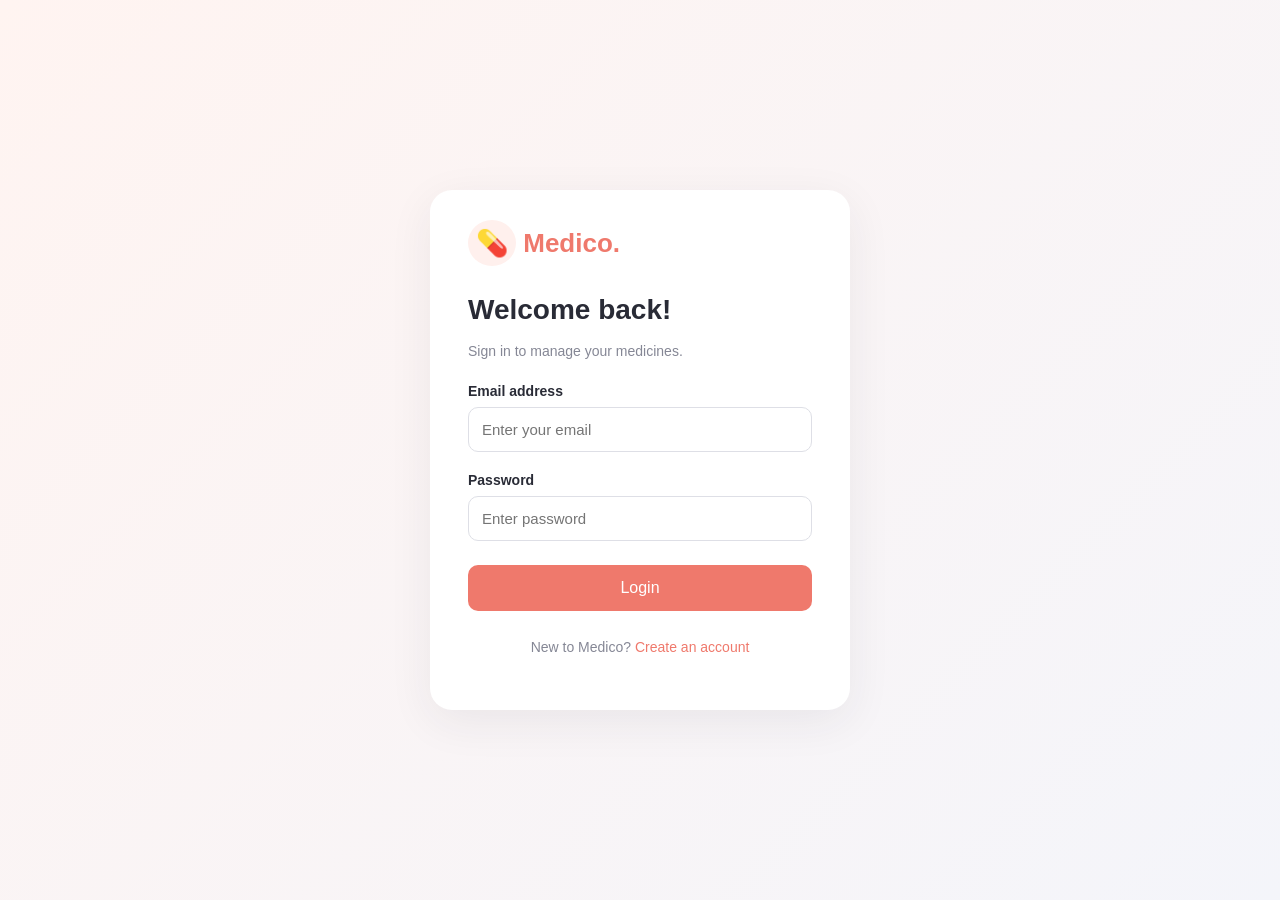
==== index.html @ 90ef837f "Initial frontend commit" ====
<!DOCTYPE html>
<html lang="en">
<head>
    <meta charset="UTF-8">
    <meta name="viewport" content="width=device-width, initial-scale=1.0">
    <title>Medico | Login</title>
    <link rel="stylesheet" href="css/style.css">
</head>
<body class="auth-page">
    <div class="auth-card">
        <div class="brand"><span>💊</span> Medico.</div>
        <h1>Welcome back!</h1>
        <p class="subtitle">Sign in to manage your medicines.</p>

        <form id="loginForm">
            <label>Email address</label>
            <input type="email" id="email" placeholder="Enter your email" required>

            <label>Password</label>
            <input type="password" id="password" placeholder="Enter password" required>

            <button type="submit" id="loginBtn">Login</button>
            <p id="message" role="status"></p>
        </form>

        <p class="switch">New to Medico?
            <a href="register.html">Create an account</a>
        </p>
    </div>
    <script src="js/app.js"></script>
</body>
</html>
---- css/style.css ----
* {
    box-sizing: border-box;
}

body {
    margin: 0;
    font-family: Arial, sans-serif;
    color: #292b36;
}

.auth-page {
    min-height: 100vh;
    display: flex;
    justify-content: center;
    align-items: center;
    padding: 24px;
    background: linear-gradient(135deg, #fff4f1, #f4f5fa);
}

.auth-card {
    background: white;
    width: 100%;
    max-width: 420px;
    padding: 38px;
    border-radius: 22px;
    box-shadow: 0 12px 45px #25243b12;
}

.brand {
    color: #ef796c;
    font-size: 26px;
    font-weight: bold;
    margin-bottom: 35px;
}

.brand span {
    background: #fff0ed;
    border-radius: 50%;
    padding: 8px;
}

h1 {
    font-size: 28px;
    margin-bottom: 8px;
}

.subtitle, .switch {
    color: #858795;
    font-size: 14px;
    line-height: 1.6;
}

label {
    display: block;
    margin: 20px 0 8px;
    font-size: 14px;
    font-weight: 600;
}

input {
    width: 100%;
    padding: 13px;
    border: 1px solid #dedfe6;
    border-radius: 10px;
    font-size: 15px;
    outline-color: #ef796c;
}

button {
    width: 100%;
    border: 0;
    padding: 14px;
    margin-top: 24px;
    background: #ef796c;
    color: white;
    border-radius: 10px;
    cursor: pointer;
    font-size: 16px;
}

button:hover {
    background: #e7685b;
}

a {
    color: #ef796c;
    text-decoration: none;
}

.switch {
    text-align: center;
    margin-top: 25px;
}

#message {
    font-size: 14px;
}
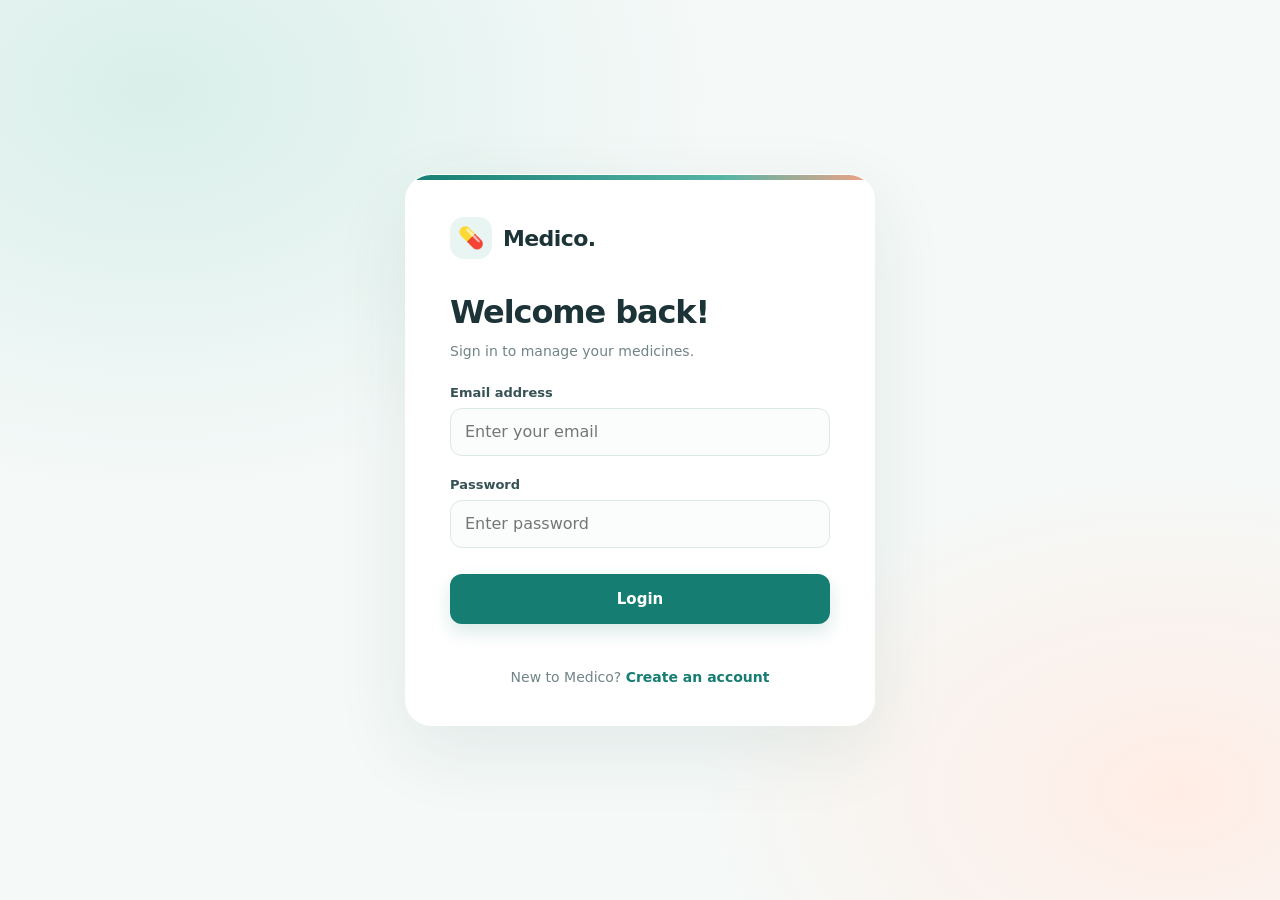
==== commit 8d0a766f: "Refresh frontend interface styling Apply a cohesive responsive design across authentication, dashboa" ====
--- a/index.html
+++ b/index.html
@@ -14,11 +14,11 @@
         <p class="subtitle">Sign in to manage your medicines.</p>
 
         <form id="loginForm">
-            <label>Email address</label>
-            <input type="email" id="email" placeholder="Enter your email" required>
+            <label for="email">Email address</label>
+            <input type="email" id="email" autocomplete="email" placeholder="Enter your email" required>
 
-            <label>Password</label>
-            <input type="password" id="password" placeholder="Enter password" required>
+            <label for="password">Password</label>
+            <input type="password" id="password" autocomplete="current-password" placeholder="Enter password" required>
 
             <button type="submit" id="loginBtn">Login</button>
             <p id="message" role="status"></p>
@@ -28,6 +28,7 @@
             <a href="register.html">Create an account</a>
         </p>
     </div>
+    <script src="js/config.js"></script>
     <script src="js/app.js"></script>
 </body>
 </html>
--- a/css/style.css
+++ b/css/style.css
@@ -1,3 +1,16 @@
+:root {
+    color-scheme: light;
+    --ink: #1c3437;
+    --muted: #718487;
+    --primary: #157d72;
+    --primary-dark: #11675f;
+    --primary-soft: #e8f5f2;
+    --coral: #ef866f;
+    --surface: #ffffff;
+    --canvas: #f3f8f7;
+    --line: #e4edeb;
+    --shadow: 0 18px 55px #173b3510;
+}
 
 * {
     box-sizing: border-box;
@@ -5,94 +18,666 @@
 
 body {
     margin: 0;
-    font-family: Arial, sans-serif;
-    color: #292b36;
-}
-
+    font-family: Inter, ui-sans-serif, system-ui, -apple-system, BlinkMacSystemFont, "Segoe UI", sans-serif;
+    color: var(--ink);
+    background: var(--canvas);
+}
+
+h1, h2, h3, p {
+    margin-top: 0;
+}
+
+a {
+    color: var(--primary);
+    text-decoration: none;
+}
+
+a:hover {
+    color: var(--primary-dark);
+}
+
+button,
+input,
+select,
+textarea {
+    font: inherit;
+}
+
+button {
+    border: 0;
+    cursor: pointer;
+}
+
+button:disabled {
+    opacity: .6;
+    cursor: not-allowed;
+}
+
+input,
+select,
+textarea {
+    width: 100%;
+    min-height: 48px;
+    padding: 12px 14px;
+    color: var(--ink);
+    background: #fbfdfc;
+    border: 1px solid #dce8e5;
+    border-radius: 12px;
+    outline: none;
+    transition: border-color .18s ease, box-shadow .18s ease, background .18s ease;
+}
+
+input:focus,
+select:focus,
+textarea:focus {
+    background: white;
+    border-color: #60afa3;
+    box-shadow: 0 0 0 4px #157d7218;
+}
+
+label {
+    display: block;
+    margin: 18px 0 8px;
+    color: #375255;
+    font-size: 13px;
+    font-weight: 650;
+}
+
+/* Sign-in and registration */
 .auth-page {
+    display: grid;
     min-height: 100vh;
-    display: flex;
+    place-items: center;
+    padding: 36px 20px;
+    background:
+        radial-gradient(ellipse at 12% 10%, #d9efea 0, transparent 35%),
+        radial-gradient(ellipse at 92% 88%, #ffede5 0, transparent 29%),
+        #f5f9f8;
+}
+
+.auth-card {
+    position: relative;
+    width: min(100%, 470px);
+    padding: 42px 44px 36px;
+    overflow: hidden;
+    background: var(--surface);
+    border: 1px solid #ffffff;
+    border-radius: 26px;
+    box-shadow: 0 24px 75px #1d4b4217;
+}
+
+.auth-card::before {
+    position: absolute;
+    inset: 0 0 auto;
+    height: 5px;
+    background: linear-gradient(90deg, var(--primary), #55b5a5 68%, #f5a184);
+    content: "";
+}
+
+.brand {
+    display: flex;
+    align-items: center;
+    gap: 11px;
+    margin-bottom: 34px;
+    color: var(--ink);
+    font-size: 22px;
+    font-weight: 750;
+    letter-spacing: -.6px;
+}
+
+.brand span {
+    display: grid;
+    width: 42px;
+    height: 42px;
+    place-items: center;
+    background: var(--primary-soft);
+    border-radius: 14px;
+    font-size: 21px;
+}
+
+.auth-card h1 {
+    margin-bottom: 9px;
+    font-size: clamp(27px, 6vw, 32px);
+    letter-spacing: -1.1px;
+}
+
+.subtitle,
+.switch {
+    color: var(--muted);
+    font-size: 14px;
+    line-height: 1.65;
+}
+
+.auth-card form label {
+    margin-top: 21px;
+}
+
+.auth-card form button {
+    width: 100%;
+    min-height: 50px;
+    margin-top: 26px;
+    color: white;
+    background: var(--primary);
+    border-radius: 12px;
+    font-size: 15px;
+    font-weight: 700;
+    box-shadow: 0 8px 18px #157d7229;
+    transition: background .18s ease, transform .18s ease;
+}
+
+.auth-card form button:hover {
+    background: var(--primary-dark);
+    transform: translateY(-1px);
+}
+
+.switch {
+    margin: 24px 0 0;
+    text-align: center;
+}
+
+.switch a {
+    font-weight: 700;
+}
+
+#message {
+    min-height: 18px;
+    font-size: 13px;
+    line-height: 1.5;
+}
+
+/* Dashboard */
+.dashboard-page {
+    min-height: 100vh;
+    background: var(--canvas);
+}
+
+.app {
+    display: flex;
+    min-height: 100vh;
+}
+
+.sidebar {
+    position: sticky;
+    top: 0;
+    display: flex;
+    width: 252px;
+    height: 100vh;
+    flex: 0 0 252px;
+    flex-direction: column;
+    padding: 30px 18px;
+    background: white;
+    border-right: 1px solid var(--line);
+}
+
+.sidebar .brand {
+    margin: 1px 9px 44px;
+}
+
+.nav-link {
+    display: block;
+    margin: 4px 0;
+    padding: 13px 14px;
+    color: #718487;
+    border-radius: 12px;
+    cursor: pointer;
+    font-size: 14px;
+    font-weight: 600;
+    transition: color .18s ease, background .18s ease;
+}
+
+.nav-link.active,
+.nav-link:hover {
+    color: var(--primary);
+    background: var(--primary-soft);
+}
+
+#logoutBtn {
+    margin-top: auto;
+}
+
+.main {
+    width: min(100%, 1280px);
+    min-width: 0;
+    margin: 0 auto;
+    padding: 38px clamp(22px, 4vw, 58px);
+}
+
+.topbar {
+    display: flex;
+    justify-content: space-between;
+    align-items: center;
+    gap: 18px;
+    margin-bottom: 30px;
+}
+
+.topbar h1 {
+    margin-bottom: 7px;
+    font-size: clamp(25px, 3vw, 32px);
+    letter-spacing: -1px;
+}
+
+.welcome {
+    color: var(--muted);
+    line-height: 1.6;
+}
+
+.topbar > span {
+    padding: 11px 16px;
+    color: var(--primary-dark);
+    background: var(--primary-soft);
+    border-radius: 999px;
+    font-size: 14px;
+    font-weight: 700;
+    white-space: nowrap;
+}
+
+.stats {
+    display: grid;
+    grid-template-columns: repeat(3, minmax(0, 1fr));
+    gap: 17px;
+    margin-bottom: 24px;
+}
+
+.panel,
+.stat {
+    padding: 24px;
+    background: var(--surface);
+    border: 1px solid #eaf0ee;
+    border-radius: 18px;
+    box-shadow: var(--shadow);
+}
+
+.stat {
+    position: relative;
+    overflow: hidden;
+}
+
+.stat::after {
+    position: absolute;
+    top: 0;
+    right: 0;
+    width: 5px;
+    height: 100%;
+    background: #8dc8bd;
+    content: "";
+}
+
+.stat:nth-child(2)::after { background: #f1a087; }
+.stat:nth-child(3)::after { background: #a8b9df; }
+
+.stat h3 {
+    margin: 0 0 14px;
+    color: var(--muted);
+    font-size: 13px;
+    font-weight: 650;
+}
+
+.stat strong {
+    color: var(--ink);
+    font-size: 34px;
+    letter-spacing: -1px;
+}
+
+.section-title {
+    display: flex;
+    justify-content: space-between;
+    align-items: center;
+    gap: 16px;
+    flex-wrap: wrap;
+}
+
+.section-title h2,
+.panel h2 {
+    margin-bottom: 7px;
+    font-size: 20px;
+    letter-spacing: -.4px;
+}
+
+.section-title p {
+    margin-bottom: 0;
+    font-size: 14px;
+}
+
+.primary,
+.secondary,
+.danger {
+    width: auto;
+    min-height: 43px;
+    margin: 0;
+    padding: 10px 16px;
+    color: white;
+    background: var(--primary);
+    border-radius: 11px;
+    font-size: 14px;
+    font-weight: 700;
+    transition: background .18s ease, transform .18s ease;
+}
+
+.primary:hover {
+    background: var(--primary-dark);
+    transform: translateY(-1px);
+}
+
+.medicine-list {
+    display: grid;
+    gap: 12px;
+    margin-top: 23px;
+}
+
+.dashboard-page .medicine {
+    display: flex;
+    justify-content: space-between;
+    align-items: center;
+    gap: 12px;
+    flex-wrap: wrap;
+    padding: 17px 18px;
+    border: 1px solid var(--line);
+    border-radius: 14px;
+    transition: border-color .18s ease, box-shadow .18s ease;
+}
+
+.dashboard-page .medicine:hover {
+    border-color: #c1ded8;
+    box-shadow: 0 6px 20px #1d4b420a;
+}
+
+.dashboard-page .medicine p {
+    margin: 7px 0;
+    color: var(--muted);
+    font-size: 14px;
+}
+
+.actions {
+    display: flex;
+    gap: 8px;
+}
+
+.small-btn {
+    width: auto;
+    min-height: 36px;
+    margin: 0;
+    padding: 8px 12px;
+    border-radius: 9px;
+    font-size: 13px;
+}
+
+.secondary {
+    color: #46615f;
+    background: #edf3f1;
+}
+
+.secondary:hover { background: #e1ebe8; }
+
+.danger {
+    color: #ad5144;
+    background: #fff0ec;
+}
+
+.danger:hover { background: #ffe3dc; }
+
+.empty {
+    padding: 28px;
+    color: var(--muted);
+    text-align: center;
+}
+
+.modal {
+    position: fixed;
+    z-index: 10;
+    inset: 0;
+    display: none;
     justify-content: center;
     align-items: center;
-    padding: 24px;
-    background: linear-gradient(135deg, #fff4f1, #f4f5fa);
-}
-
-.auth-card {
+    padding: 20px;
+    background: #173b35a6;
+    backdrop-filter: blur(4px);
+}
+
+.modal.open { display: flex; }
+
+.modal-content {
+    width: min(100%, 500px);
+    max-height: 90vh;
+    overflow-y: auto;
+    padding: 28px;
     background: white;
-    width: 100%;
-    max-width: 420px;
-    padding: 38px;
-    border-radius: 22px;
-    box-shadow: 0 12px 45px #25243b12;
-}
-
-.brand {
-    color: #ef796c;
-    font-size: 26px;
-    font-weight: bold;
-    margin-bottom: 35px;
-}
-
-.brand span {
-    background: #fff0ed;
-    border-radius: 50%;
-    padding: 8px;
-}
-
-h1 {
-    font-size: 28px;
+    border: 1px solid #ffffff80;
+    border-radius: 20px;
+    box-shadow: 0 25px 80px #102d2b40;
+}
+
+.modal-content h2 { margin-bottom: 18px; }
+.modal-content label { margin: 13px 0 7px; }
+.modal-content input,
+.modal-content select,
+.modal-content textarea { margin-bottom: 4px; }
+
+.modal-actions {
+    display: flex;
+    gap: 10px;
+    margin-top: 18px;
+}
+
+.modal-actions button { flex: 1; }
+
+.notice {
+    margin: 0 0 18px;
+    color: var(--primary-dark);
+}
+
+.reminder-buttons {
+    display: flex;
+    gap: 10px;
+    flex-wrap: wrap;
+    margin-top: 16px;
+}
+
+.sound-option {
+    display: flex;
+    align-items: center;
+    gap: 10px;
+    margin-top: 18px;
+    color: #46615f;
+    font-size: 14px;
+}
+
+.sound-option input {
+    width: 17px;
+    min-height: 17px;
+    accent-color: var(--primary);
+}
+
+#reminderPanel { margin-top: 22px; }
+#reminderPanel > p { color: var(--muted); line-height: 1.6; }
+
+/* Medicine management */
+.medicines-page {
+    min-height: 100vh;
+    background: var(--canvas);
+}
+
+.medicines-header {
+    padding: 22px max(22px, calc((100% - 1080px) / 2));
+    color: white;
+    background: linear-gradient(115deg, #145c58, #19877b);
+    box-shadow: 0 8px 24px #124b4426;
+}
+
+.medicines-header h2 {
+    margin: 0 0 14px;
+    font-size: 20px;
+    letter-spacing: -.3px;
+}
+
+.medicines-header nav {
+    display: flex;
+    flex-wrap: wrap;
+    gap: 8px;
+}
+
+.medicines-header nav a {
+    padding: 8px 12px;
+    color: #e2f4f0;
+    border-radius: 9px;
+    font-size: 14px;
+    font-weight: 600;
+}
+
+.medicines-header nav a:hover {
+    color: white;
+    background: #ffffff1c;
+}
+
+.medicines-page main {
+    width: min(100% - 40px, 1040px);
+    margin: 34px auto;
+}
+
+.medicines-page main > h1 {
     margin-bottom: 8px;
-}
-
-.subtitle, .switch {
-    color: #858795;
-    font-size: 14px;
-    line-height: 1.6;
-}
-
-label {
-    display: block;
-    margin: 20px 0 8px;
-    font-size: 14px;
-    font-weight: 600;
-}
-
-input {
-    width: 100%;
-    padding: 13px;
-    border: 1px solid #dedfe6;
-    border-radius: 10px;
-    font-size: 15px;
-    outline-color: #ef796c;
-}
-
-button {
-    width: 100%;
-    border: 0;
-    padding: 14px;
-    margin-top: 24px;
-    background: #ef796c;
+    font-size: clamp(26px, 4vw, 34px);
+    letter-spacing: -1px;
+}
+
+.medicines-page main > p {
+    margin-bottom: 25px;
+    color: var(--muted);
+}
+
+.medicines-page .panel {
+    margin-bottom: 20px;
+}
+
+.medicines-page .panel h2 {
+    margin-bottom: 18px;
+}
+
+.form-grid,
+.dose-times {
+    display: grid;
+    grid-template-columns: repeat(2, minmax(0, 1fr));
+    gap: 4px 18px;
+}
+
+.field,
+.dose-field {
+    display: flex;
+    flex-direction: column;
+    gap: 0;
+}
+
+.field label,
+.dose-field label { margin-top: 14px; }
+
+.medicines-page .panel form > h3 {
+    margin: 24px 0 6px;
+    font-size: 16px;
+}
+
+.medicines-page .panel form > p:not(#message) {
+    color: var(--muted);
+    font-size: 14px;
+}
+
+.form-actions { margin-top: 20px; }
+
+.medicines-page .form-actions button,
+.secondary-button {
+    width: auto;
+    min-height: 44px;
+    margin: 0;
+    padding: 10px 18px;
     color: white;
-    border-radius: 10px;
-    cursor: pointer;
-    font-size: 16px;
-}
-
-button:hover {
-    background: #e7685b;
-}
-
-a {
-    color: #ef796c;
-    text-decoration: none;
-}
-
-.switch {
-    text-align: center;
-    margin-top: 25px;
-}
-
-#message {
-    font-size: 14px;
-}
+    background: var(--primary);
+    border-radius: 11px;
+    font-weight: 700;
+}
+
+.medicines-page .form-actions button:hover,
+.secondary-button:hover { background: var(--primary-dark); }
+
+.secondary-button {
+    margin-top: 16px;
+    color: #46615f;
+    background: #edf3f1;
+}
+
+.medicine {
+    padding: 18px 0;
+    border-bottom: 1px solid var(--line);
+}
+
+.medicine:last-child { border-bottom: 0; }
+.medicine h3 { margin-bottom: 10px; }
+.medicine p { margin: 7px 0; color: #667a7c; font-size: 14px; }
+.status { font-weight: 700; }
+.status-active { color: #16834a !important; }
+.status-completed { color: #64748b !important; }
+.status-deleted { color: #b42318 !important; }
+
+#message { overflow-wrap: anywhere; }
+
+@media (max-width: 800px) {
+    .sidebar {
+        width: 205px;
+        flex-basis: 205px;
+        padding: 24px 13px;
+    }
+
+    .main { padding: 28px 22px; }
+    .stats { gap: 12px; }
+    .stat { padding: 19px; }
+}
+
+@media (max-width: 620px) {
+    .auth-page { padding: 18px 14px; }
+    .auth-card { padding: 34px 25px 28px; border-radius: 22px; }
+
+    .app { display: block; }
+
+    .sidebar {
+        position: static;
+        display: block;
+        width: 100%;
+        height: auto;
+        padding: 12px 14px;
+        border-right: 0;
+        border-bottom: 1px solid var(--line);
+    }
+
+    .sidebar .brand { margin: 4px 8px 12px; }
+
+    .sidebar .nav-link {
+        display: inline-block;
+        margin: 2px;
+        padding: 9px 10px;
+        font-size: 12px;
+    }
+
+    #logoutBtn { margin-top: 2px; }
+    .main { padding: 24px 16px; }
+    .topbar { align-items: flex-start; margin-bottom: 22px; }
+    .topbar > span { padding: 9px 11px; font-size: 12px; }
+    .stats { grid-template-columns: 1fr; }
+    .stat { padding: 18px 20px; }
+    .stat h3 { margin-bottom: 8px; }
+    .stat strong { font-size: 30px; }
+    .panel { padding: 19px; }
+    .section-title { align-items: flex-start; }
+    .reminder-buttons button { width: 100%; }
+
+    .medicines-header { padding: 18px 20px; }
+    .medicines-page main { width: min(100% - 28px, 1040px); margin: 25px auto; }
+    .form-grid,
+    .dose-times { grid-template-columns: 1fr; }
+    .medicines-page .panel { padding: 19px; }
+}
+
+@media (prefers-reduced-motion: reduce) {
+    *,
+    *::before,
+    *::after {
+        scroll-behavior: auto !important;
+        transition-duration: .01ms !important;
+    }
+}
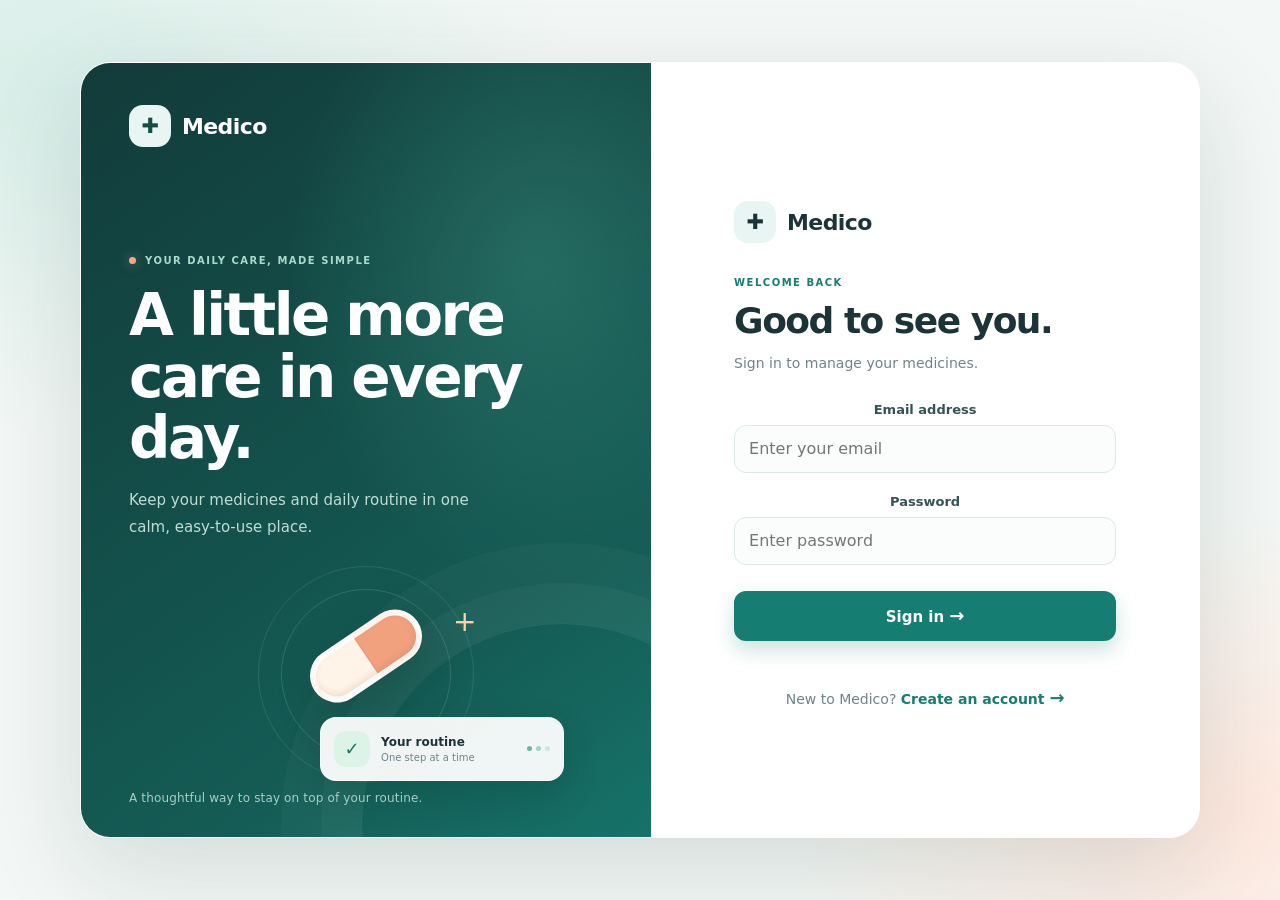
==== commit 5ad805a9: "Enhance Medico welcome and sign-in experience Introduce a distinctive responsive welcome panel and r" ====
--- a/index.html
+++ b/index.html
@@ -8,26 +8,48 @@
     <link rel="stylesheet" href="css/style.css">
 </head>
 <body class="auth-page">
-    <div class="auth-card">
-        <div class="brand"><span>💊</span> Medico.</div>
-        <h1>Welcome back!</h1>
-        <p class="subtitle">Sign in to manage your medicines.</p>
+    <main class="auth-shell">
+        <section class="auth-story" aria-label="About Medico">
+            <div class="brand brand-light"><span>✚</span> Medico</div>
+            <div class="story-copy">
+                <p class="eyebrow"><span></span> YOUR DAILY CARE, MADE SIMPLE</p>
+                <h2>A little more care in every day.</h2>
+                <p class="story-description">Keep your medicines and daily routine in one calm, easy-to-use place.</p>
+            </div>
+            <div class="care-visual" aria-hidden="true">
+                <div class="visual-orbit orbit-one"></div>
+                <div class="visual-orbit orbit-two"></div>
+                <div class="visual-plus">+</div>
+                <div class="pill-art"><span></span></div>
+                <div class="schedule-card">
+                    <span class="schedule-icon">✓</span>
+                    <span><strong>Your routine</strong><small>One step at a time</small></span>
+                    <span class="schedule-dots"><i></i><i></i><i></i></span>
+                </div>
+            </div>
+            <p class="story-footnote">A thoughtful way to stay on top of your routine.</p>
+        </section>
 
-        <form id="loginForm">
-            <label for="email">Email address</label>
-            <input type="email" id="email" autocomplete="email" placeholder="Enter your email" required>
+        <section class="auth-card" aria-labelledby="authTitle">
+            <div class="auth-mobile-brand brand"><span>✚</span> Medico</div>
+            <p class="form-kicker">WELCOME BACK</p>
+            <h1 id="authTitle">Good to see you.</h1>
+            <p class="subtitle">Sign in to manage your medicines.</p>
 
-            <label for="password">Password</label>
-            <input type="password" id="password" autocomplete="current-password" placeholder="Enter password" required>
+            <form id="loginForm">
+                <label for="email">Email address</label>
+                <input type="email" id="email" autocomplete="email" placeholder="Enter your email" required>
 
-            <button type="submit" id="loginBtn">Login</button>
-            <p id="message" role="status"></p>
-        </form>
+                <label for="password">Password</label>
+                <input type="password" id="password" autocomplete="current-password" placeholder="Enter password" required>
 
-        <p class="switch">New to Medico?
-            <a href="register.html">Create an account</a>
-        </p>
-    </div>
+                <button type="submit" id="loginBtn">Sign in <span aria-hidden="true">→</span></button>
+                <p id="message" role="status"></p>
+            </form>
+
+            <p class="switch">New to Medico? <a href="register.html">Create an account <span aria-hidden="true">→</span></a></p>
+        </section>
+    </main>
     <script src="js/config.js"></script>
     <script src="js/app.js"></script>
 </body>
--- a/css/style.css
+++ b/css/style.css
@@ -76,7 +76,10 @@
 }
 
 label {
-    display: block;
+    display: flex;
+    justify-content: center;
+    align-items: center;
+    gap: 10px;
     margin: 18px 0 8px;
     color: #375255;
     font-size: 13px;
@@ -85,33 +88,264 @@
 
 /* Sign-in and registration */
 .auth-page {
+    display: flex;
+    justify-content: center;
+    align-items: center;
+    min-height: 100vh;
+    padding: 34px;
+    background:
+        radial-gradient(ellipse at 4% 10%, #d8eee8 0, transparent 30%),
+        radial-gradient(ellipse at 96% 90%, #ffe9df 0, transparent 26%),
+        #f3f7f5;
+}
+
+.auth-shell {
     display: grid;
-    min-height: 100vh;
+    grid-template-columns: minmax(0, 1.02fr) minmax(390px, .98fr);
+    width: min(100%, 1120px);
+    min-height: 680px;
+    overflow: hidden;
+    background: white;
+    border: 1px solid #ffffff;
+    border-radius: 30px;
+    box-shadow: 0 32px 100px #173b3524;
+}
+
+.auth-story {
+    position: relative;
+    display: flex;
+    min-height: 100%;
+    flex-direction: column;
+    padding: 42px 48px 32px;
+    overflow: hidden;
+    color: #f4fbf8;
+    background:
+        radial-gradient(ellipse at 80% 26%, #3c92826b 0, transparent 39%),
+        linear-gradient(145deg, #123b3a, #145b54 72%, #167268);
+}
+
+.auth-story::after {
+    position: absolute;
+    right: -112px;
+    bottom: -188px;
+    width: 400px;
+    height: 400px;
+    border: 1px solid #ffffff16;
+    border-radius: 50%;
+    box-shadow: 0 0 0 40px #ffffff08, 0 0 0 80px #ffffff06;
+    content: "";
+}
+
+.brand-light {
+    z-index: 1;
+    margin-bottom: 0;
+    color: white;
+}
+
+.auth-story .brand {
+    color: white;
+}
+
+.brand-light span {
+    color: #164c46;
+    background: #c3f0dc;
+}
+
+.story-copy {
+    position: relative;
+    z-index: 1;
+    max-width: 440px;
+    margin-top: 74px;
+}
+
+.eyebrow,
+.form-kicker {
+    display: flex;
+    align-items: center;
+    gap: 9px;
+    margin-bottom: 19px;
+    color: #abd9cc;
+    font-size: 10px;
+    font-weight: 800;
+    letter-spacing: 1.5px;
+}
+
+.eyebrow span {
+    width: 7px;
+    height: 7px;
+    background: #f2aa83;
+    border-radius: 50%;
+    box-shadow: 0 0 12px #f2aa8380;
+}
+
+.story-copy h2 {
+    max-width: 410px;
+    margin-bottom: 17px;
+    color: #fff;
+    font-size: clamp(38px, 5vw, 58px);
+    font-weight: 650;
+    letter-spacing: -2.6px;
+    line-height: 1.06;
+}
+
+.story-description {
+    max-width: 365px;
+    margin-bottom: 0;
+    color: #c1dcd5;
+    font-size: 15px;
+    line-height: 1.8;
+}
+
+.care-visual {
+    position: relative;
+    z-index: 1;
+    width: 100%;
+    max-width: 420px;
+    height: 228px;
+    margin: 22px auto 0;
+}
+
+.visual-orbit {
+    position: absolute;
+    top: 3px;
+    left: 50%;
+    width: 216px;
+    height: 216px;
+    border: 1px solid #c9eee21f;
+    border-radius: 50%;
+    transform: translateX(-50%);
+}
+
+.orbit-two {
+    top: 26px;
+    width: 170px;
+    height: 170px;
+    border-color: #c9eee229;
+}
+
+.visual-plus {
+    position: absolute;
+    top: 42px;
+    left: calc(50% + 87px);
+    color: #ffd2a4;
+    font-size: 28px;
+    font-weight: 300;
+}
+
+.pill-art {
+    position: absolute;
+    top: 66px;
+    left: 50%;
+    width: 124px;
+    height: 54px;
+    overflow: hidden;
+    background: linear-gradient(90deg, #fff4e7 0 50%, #f1a17e 50%);
+    border: 6px solid #ffffffde;
+    border-radius: 40px;
+    box-shadow: 0 18px 45px #092e2b50, inset 0 -3px 6px #a34d3a24;
+    transform: translateX(-50%) rotate(-34deg);
+}
+
+.pill-art span {
+    position: absolute;
+    top: -4px;
+    bottom: -4px;
+    left: 50%;
+    width: 1px;
+    background: #d4876e80;
+}
+
+.schedule-card {
+    position: absolute;
+    right: 12px;
+    bottom: 10px;
+    display: flex;
+    align-items: center;
+    gap: 11px;
+    min-width: 244px;
+    padding: 13px;
+    color: var(--ink);
+    background: #ffffffef;
+    border: 1px solid #ffffffb0;
+    border-radius: 16px;
+    box-shadow: 0 14px 34px #082f2b30;
+    backdrop-filter: blur(12px);
+}
+
+.schedule-icon {
+    display: grid;
+    width: 36px;
+    height: 36px;
+    flex: 0 0 36px;
     place-items: center;
-    padding: 36px 20px;
-    background:
-        radial-gradient(ellipse at 12% 10%, #d9efea 0, transparent 35%),
-        radial-gradient(ellipse at 92% 88%, #ffede5 0, transparent 29%),
-        #f5f9f8;
+    color: #167669;
+    background: #dcf3e8;
+    border-radius: 12px;
+    font-size: 18px;
+    font-weight: 800;
+}
+
+.schedule-card strong,
+.schedule-card small {
+    display: block;
+}
+
+.schedule-card strong {
+    margin-bottom: 3px;
+    font-size: 12px;
+}
+
+.schedule-card small {
+    color: #718487;
+    font-size: 10px;
+}
+
+.schedule-dots {
+    display: flex;
+    gap: 4px;
+    margin-left: auto;
+}
+
+.schedule-dots i {
+    width: 5px;
+    height: 5px;
+    background: #68b8a1;
+    border-radius: 50%;
+}
+
+.schedule-dots i:nth-child(2) { opacity: .55; }
+.schedule-dots i:nth-child(3) { opacity: .25; }
+
+.story-footnote {
+    position: relative;
+    z-index: 1;
+    margin: auto 0 0;
+    color: #a9cec4;
+    font-size: 12px;
+    letter-spacing: .15px;
 }
 
 .auth-card {
     position: relative;
-    width: min(100%, 470px);
-    padding: 42px 44px 36px;
-    overflow: hidden;
+    align-self: center;
+    width: 100%;
+    max-width: 490px;
+    justify-self: center;
+    padding: 62px 54px 48px;
     background: var(--surface);
-    border: 1px solid #ffffff;
-    border-radius: 26px;
-    box-shadow: 0 24px 75px #1d4b4217;
-}
-
-.auth-card::before {
-    position: absolute;
-    inset: 0 0 auto;
-    height: 5px;
-    background: linear-gradient(90deg, var(--primary), #55b5a5 68%, #f5a184);
-    content: "";
+}
+
+.auth-mobile-brand {
+    display: none;
+}
+
+.form-kicker {
+    margin-bottom: 13px;
+    color: var(--primary);
+}
+
+.auth-card .subtitle {
+    margin-bottom: 27px;
 }
 
 .brand {
@@ -136,9 +370,10 @@
 }
 
 .auth-card h1 {
-    margin-bottom: 9px;
-    font-size: clamp(27px, 6vw, 32px);
-    letter-spacing: -1.1px;
+    margin-bottom: 10px;
+    font-size: clamp(30px, 3vw, 36px);
+    letter-spacing: -1.5px;
+    line-height: 1.12;
 }
 
 .subtitle,
@@ -161,13 +396,25 @@
     border-radius: 12px;
     font-size: 15px;
     font-weight: 700;
-    box-shadow: 0 8px 18px #157d7229;
-    transition: background .18s ease, transform .18s ease;
+    box-shadow: 0 9px 20px #157d7238;
+    transition: background .18s ease, transform .18s ease, box-shadow .18s ease;
 }
 
 .auth-card form button:hover {
     background: var(--primary-dark);
-    transform: translateY(-1px);
+    box-shadow: 0 12px 25px #157d7245;
+    transform: translateY(-2px);
+}
+
+.auth-card form button span,
+.switch a span {
+    font-size: 18px;
+    transition: transform .18s ease;
+}
+
+.auth-card form button:hover span,
+.switch a:hover span {
+    transform: translateX(3px);
 }
 
 .switch {
@@ -178,11 +425,64 @@
 .switch a {
     font-weight: 700;
 }
+
+.switch a span { display: inline-block; }
 
 #message {
     min-height: 18px;
     font-size: 13px;
     line-height: 1.5;
+}
+
+@media (max-width: 900px) {
+    .auth-page {
+        padding: 24px;
+    }
+
+    .auth-shell {
+        width: min(100%, 540px);
+        grid-template-columns: minmax(0, 1fr);
+    }
+
+    .auth-story {
+        min-height: 410px;
+        padding: 30px 34px 27px;
+    }
+
+    .story-copy {
+        max-width: 440px;
+        margin-top: 35px;
+    }
+
+    .story-copy h2 {
+        max-width: 480px;
+        font-size: clamp(38px, 8vw, 48px);
+    }
+
+    .story-description {
+        max-width: 420px;
+    }
+
+    .care-visual {
+        position: absolute;
+        right: -12px;
+        bottom: -35px;
+        width: 220px;
+        height: 190px;
+        margin: 0;
+        opacity: .9;
+        transform: scale(.72);
+        transform-origin: right bottom;
+    }
+
+    .story-footnote {
+        display: none;
+    }
+
+    .auth-card {
+        max-width: none;
+        padding: 39px 42px 35px;
+    }
 }
 
 /* Dashboard */
@@ -630,8 +930,18 @@
 }
 
 @media (max-width: 620px) {
-    .auth-page { padding: 18px 14px; }
-    .auth-card { padding: 34px 25px 28px; border-radius: 22px; }
+    .auth-page { padding: 12px; }
+    .auth-shell { border-radius: 23px; }
+    .auth-story { min-height: 330px; padding: 23px 24px; }
+    .story-copy { max-width: 310px; margin-top: 34px; }
+    .story-copy h2 { max-width: 300px; font-size: 37px; letter-spacing: -1.7px; }
+    .story-description { max-width: 280px; font-size: 13px; }
+    .eyebrow { font-size: 9px; letter-spacing: 1.1px; }
+    .care-visual { display: none; }
+    .auth-card { padding: 32px 25px 27px; }
+    .auth-mobile-brand { display: flex; margin-bottom: 27px; font-size: 19px; }
+    .auth-mobile-brand span { width: 36px; height: 36px; font-size: 18px; }
+    .auth-card h1 { font-size: 30px; }
 
     .app { display: block; }
 
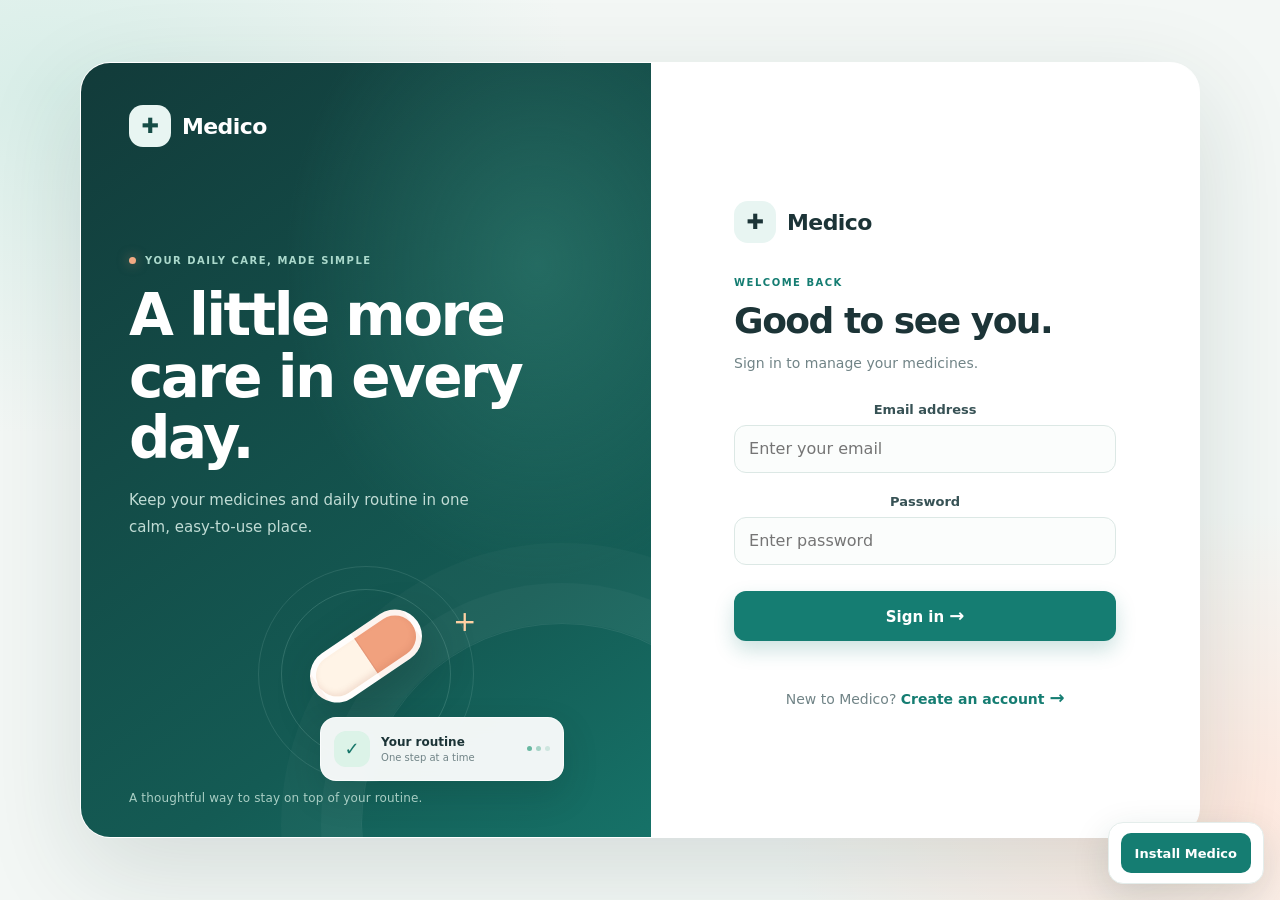
==== commit ffa2f5b2: "Make Medico installable as an Android PWA Add PWA metadata and icons, a home-screen install prompt, " ====
--- a/index.html
+++ b/index.html
@@ -4,7 +4,14 @@
 <head>
     <meta charset="UTF-8">
     <meta name="viewport" content="width=device-width, initial-scale=1.0">
+    <meta name="theme-color" content="#157d72">
+    <meta name="description" content="Keep your medicines and daily routine in one calm, easy-to-use place.">
+    <meta name="apple-mobile-web-app-capable" content="yes">
+    <meta name="apple-mobile-web-app-title" content="Medico">
     <title>Medico | Login</title>
+    <link rel="manifest" href="./manifest.webmanifest">
+    <link rel="icon" href="./assets/icon-192.png" type="image/png">
+    <link rel="apple-touch-icon" href="./assets/icon-192.png">
     <link rel="stylesheet" href="css/style.css">
 </head>
 <body class="auth-page">
@@ -50,6 +57,7 @@
             <p class="switch">New to Medico? <a href="register.html">Create an account <span aria-hidden="true">→</span></a></p>
         </section>
     </main>
+    <script src="js/pwa.js"></script>
     <script src="js/config.js"></script>
     <script src="js/app.js"></script>
 </body>
--- a/css/style.css
+++ b/css/style.css
@@ -445,7 +445,7 @@
     }
 
     .auth-story {
-        min-height: 410px;
+        min-height: 480px;
         padding: 30px 34px 27px;
     }
 
@@ -464,15 +464,16 @@
     }
 
     .care-visual {
-        position: absolute;
-        right: -12px;
-        bottom: -35px;
-        width: 220px;
+        position: relative;
+        right: auto;
+        bottom: auto;
+        width: min(100%, 420px);
         height: 190px;
-        margin: 0;
-        opacity: .9;
-        transform: scale(.72);
-        transform-origin: right bottom;
+        flex: 0 0 190px;
+        margin: 0 auto -12px;
+        opacity: 1;
+        transform: scale(.82);
+        transform-origin: center;
     }
 
     .story-footnote {
@@ -991,3 +992,54 @@
         transition-duration: .01ms !important;
     }
 }
+
+.pwa-install {
+    position: fixed;
+    z-index: 20;
+    right: 16px;
+    bottom: calc(16px + env(safe-area-inset-bottom));
+    display: flex;
+    align-items: center;
+    gap: 10px;
+    max-width: min(360px, calc(100vw - 32px));
+    padding: 10px 12px;
+    color: var(--ink);
+    background: white;
+    border: 1px solid var(--line);
+    border-radius: 15px;
+    box-shadow: 0 12px 36px #173b3526;
+}
+
+.pwa-install button {
+    min-height: 40px;
+    padding: 9px 14px;
+    color: white;
+    background: var(--primary);
+    border-radius: 10px;
+    font-size: 13px;
+    font-weight: 700;
+    white-space: nowrap;
+}
+
+.pwa-install button:hover { background: var(--primary-dark); }
+
+.pwa-install-hint {
+    max-width: 210px;
+    margin: 0;
+    color: var(--muted);
+    font-size: 12px;
+    line-height: 1.4;
+}
+
+.pwa-install[hidden],
+.pwa-install-hint[hidden] { display: none; }
+
+@media (max-width: 520px) {
+    .pwa-install {
+        right: 12px;
+        bottom: calc(12px + env(safe-area-inset-bottom));
+        left: 12px;
+        justify-content: space-between;
+        max-width: none;
+    }
+}
